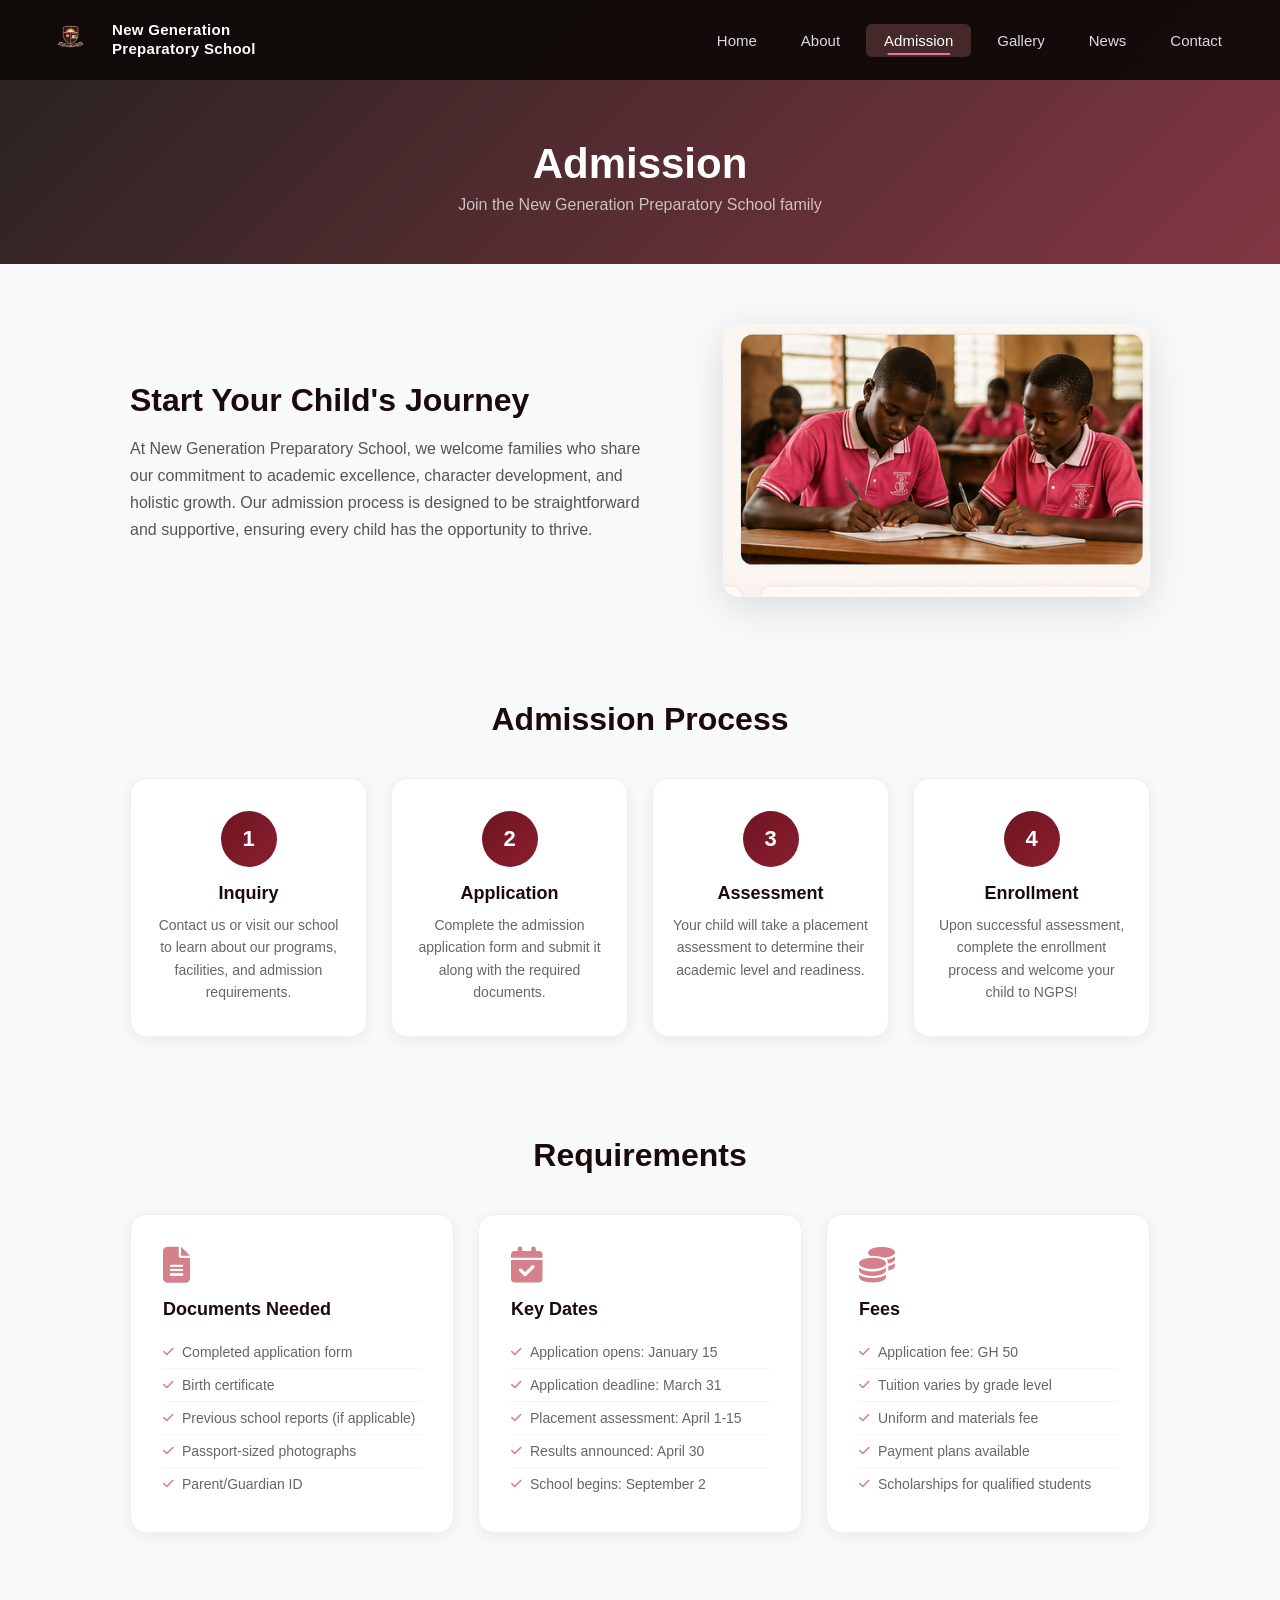
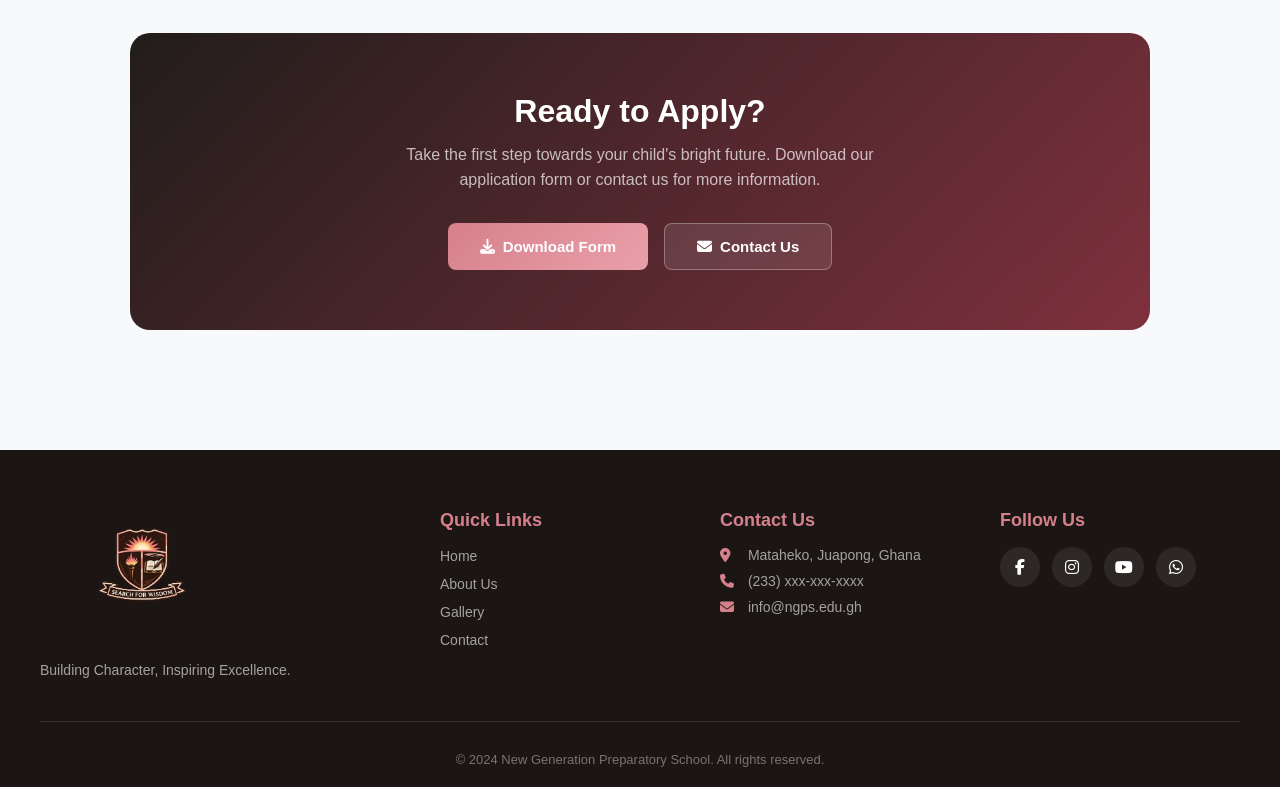
==== pages/admission.html @ af2453dd "Initial commit" ====
<!DOCTYPE html>
<html lang="en">
  <head>
    <meta charset="UTF-8" />
    <meta name="viewport" content="width=device-width, initial-scale=1.0" />
    <title>Admission - New Generation Preparatory School</title>
    <link
      rel="stylesheet"
      href="https://cdnjs.cloudflare.com/ajax/libs/font-awesome/6.5.0/css/all.min.css"
    />
    <link rel="stylesheet" href="../css/admission.css" />
  </head>
  <body>
    <header class="navbar">
      <div class="brand">
        <a href="../index.html">
          <img src="../images/download.png" alt="School logo" width="60" />
          <span class="brand-name">New Generation<br />Preparatory School</span>
        </a>
      </div>
      <button class="hamburger" aria-label="Toggle navigation">
        <i class="fa fa-bars"></i>
      </button>
      <nav class="nav-links" role="navigation">
        <a href="../index.html">Home</a>
        <a href="../pages/aboutPage.html">About</a>
        <a href="../pages/admission.html" class="active">Admission</a>
        <a href="../pages/gallery.html">Gallery</a>
        <a href="../pages/news.html">News</a>
        <a href="../pages/contact.html">Contact</a>
      </nav>
    </header>

    <main>
      <div class="page-hero">
        <h1>Admission</h1>
        <p>Join the New Generation Preparatory School family</p>
      </div>

      <div class="admission-content">
        <section class="intro-section">
          <div class="intro-text">
            <h2>Start Your Child's Journey</h2>
            <p>
              At New Generation Preparatory School, we welcome families who
              share our commitment to academic excellence, character
              development, and holistic growth. Our admission process is
              designed to be straightforward and supportive, ensuring every
              child has the opportunity to thrive.
            </p>
          </div>
          <div class="intro-image">
            <img
              src="../images/classroom_students.png"
              alt="Students at NGPS"
            />
          </div>
        </section>

        <section class="process-section">
          <h2>Admission Process</h2>
          <div class="process-steps">
            <div class="step">
              <div class="step-number">1</div>
              <h3>Inquiry</h3>
              <p>
                Contact us or visit our school to learn about our programs,
                facilities, and admission requirements.
              </p>
            </div>
            <div class="step">
              <div class="step-number">2</div>
              <h3>Application</h3>
              <p>
                Complete the admission application form and submit it along with
                the required documents.
              </p>
            </div>
            <div class="step">
              <div class="step-number">3</div>
              <h3>Assessment</h3>
              <p>
                Your child will take a placement assessment to determine their
                academic level and readiness.
              </p>
            </div>
            <div class="step">
              <div class="step-number">4</div>
              <h3>Enrollment</h3>
              <p>
                Upon successful assessment, complete the enrollment process and
                welcome your child to NGPS!
              </p>
            </div>
          </div>
        </section>

        <section class="requirements-section">
          <h2>Requirements</h2>
          <div class="requirements-grid">
            <div class="req-card">
              <i class="fa fa-file-lines"></i>
              <h3>Documents Needed</h3>
              <ul>
                <li>Completed application form</li>
                <li>Birth certificate</li>
                <li>Previous school reports (if applicable)</li>
                <li>Passport-sized photographs</li>
                <li>Parent/Guardian ID</li>
              </ul>
            </div>
            <div class="req-card">
              <i class="fa fa-calendar-check"></i>
              <h3>Key Dates</h3>
              <ul>
                <li>Application opens: January 15</li>
                <li>Application deadline: March 31</li>
                <li>Placement assessment: April 1-15</li>
                <li>Results announced: April 30</li>
                <li>School begins: September 2</li>
              </ul>
            </div>
            <div class="req-card">
              <i class="fa fa-coins"></i>
              <h3>Fees</h3>
              <ul>
                <li>Application fee: GH 50</li>
                <li>Tuition varies by grade level</li>
                <li>Uniform and materials fee</li>
                <li>Payment plans available</li>
                <li>Scholarships for qualified students</li>
              </ul>
            </div>
          </div>
        </section>

        <section class="cta-section">
          <div class="cta-box">
            <h2>Ready to Apply?</h2>
            <p>
              Take the first step towards your child's bright future. Download
              our application form or contact us for more information.
            </p>
            <div class="cta-buttons">
              <a href="#" class="btn-primary"
                ><i class="fa fa-download"></i> Download Form</a
              >
              <a href="../pages/contact.html" class="btn-secondary"
                ><i class="fa fa-envelope"></i> Contact Us</a
              >
            </div>
          </div>
        </section>
      </div>
    </main>

    <footer class="site-footer">
      <div class="footer-content">
        <div class="footer-brand">
          <img src="../images/download.png" alt="School logo" width="200" />
          <p class="footer-desc">Building Character, Inspiring Excellence.</p>
        </div>
        <div class="footer-links">
          <h3>Quick Links</h3>
          <ul>
            <li><a href="../index.html">Home</a></li>
            <li><a href="../pages/aboutPage.html">About Us</a></li>
            <li><a href="../pages/gallery.html">Gallery</a></li>
            <li><a href="../pages/contact.html">Contact</a></li>
          </ul>
        </div>
        <div class="footer-contact">
          <h3>Contact Us</h3>
          <ul>
            <li><i class="fa fa-location-dot"></i> Mataheko, Juapong, Ghana</li>
            <li><i class="fa fa-phone"></i> (233) xxx-xxx-xxxx</li>
            <li><i class="fa fa-envelope"></i> info@ngps.edu.gh</li>
          </ul>
        </div>
        <div class="footer-social">
          <h3>Follow Us</h3>
          <div class="social-icons">
            <a href="#"><i class="fab fa-facebook-f"></i></a>
            <a href="#"><i class="fab fa-instagram"></i></a>
            <a href="#"><i class="fab fa-youtube"></i></a>
            <a href="#"><i class="fab fa-whatsapp"></i></a>
          </div>
        </div>
      </div>
      <div class="footer-bottom">
        <p>
          &copy; 2024 New Generation Preparatory School. All rights reserved.
        </p>
      </div>
    </footer>

    <script src="../js/nav.js"></script>
  </body>
</html>
---- css/admission.css ----
* {
  margin: 0;
  padding: 0;
  box-sizing: border-box;
}

body {
  font-family: 'Segoe UI', Tahoma, Geneva, Verdana, sans-serif;
  min-height: 100vh;
  background-color: #f8f9fa;
  color: #333;
}

/* ===== HEADER / NAVBAR ===== */
header.navbar {
  background-color: rgba(15, 10, 8, 0.95);
  backdrop-filter: blur(10px);
  width: 100%;
  height: 80px;
  display: flex;
  align-items: center;
  justify-content: space-between;
  position: fixed;
  top: 0;
  z-index: 100;
  padding: 0 40px;
}

.brand {
  display: flex;
  align-items: center;
}

.brand a {
  display: flex;
  align-items: center;
  gap: 12px;
  text-decoration: none;
}

.brand img {
  display: block;
}

.brand-name {
  font-size: 15px;
  font-weight: 700;
  color: #fff;
  line-height: 1.25;
  letter-spacing: 0.3px;
}

nav.nav-links {
  display: flex;
  gap: 8px;
}

nav.nav-links a {
  text-decoration: none;
  color: rgba(255, 255, 255, 0.85);
  font-size: 15px;
  font-weight: 500;
  padding: 8px 18px;
  border-radius: 6px;
  transition: all 0.3s ease;
  position: relative;
}

nav.nav-links a:hover,
nav.nav-links a.active {
  color: #fff;
  background-color: rgba(214, 128, 140, 0.25);
}

nav.nav-links a::after {
  content: '';
  position: absolute;
  bottom: 2px;
  left: 50%;
  transform: translateX(-50%);
  width: 0;
  height: 2px;
  background-color: #d6808c;
  transition: width 0.3s ease;
  border-radius: 2px;
}

nav.nav-links a:hover::after,
nav.nav-links a.active::after {
  width: 60%;
}

.hamburger {
  display: none;
  background: none;
  border: 2px solid rgba(255, 255, 255, 0.5);
  border-radius: 8px;
  padding: 10px 14px;
  cursor: pointer;
  z-index: 110;
  transition: all 0.3s ease;
}

.hamburger:hover {
  border-color: #fff;
  background-color: rgba(255, 255, 255, 0.1);
}

.hamburger i {
  color: #fff;
  font-size: 22px;
}

/* ===== PAGE HERO ===== */
.page-hero {
  text-align: center;
  padding: 140px 40px 50px;
  background: linear-gradient(135deg, rgba(15, 10, 8, 0.9) 0%, rgba(110, 21, 35, 0.85) 100%);
  color: #fff;
}

.page-hero h1 {
  font-size: 42px;
  font-weight: 800;
  margin-bottom: 8px;
}

.page-hero p {
  font-size: 16px;
  color: rgba(255, 255, 255, 0.7);
}

/* ===== ADMISSION CONTENT ===== */
.admission-content {
  max-width: 1100px;
  margin: 0 auto;
  padding: 0 40px 80px;
}

/* Intro Section */
.intro-section {
  display: flex;
  align-items: center;
  gap: 60px;
  padding: 60px 0;
}

.intro-text {
  flex: 1;
}

.intro-text h2 {
  font-size: 32px;
  color: #1a0a0a;
  margin-bottom: 16px;
}

.intro-text h2 span {
  color: #d6808c;
}

.intro-text p {
  font-size: 16px;
  line-height: 1.7;
  color: #555;
}

.intro-image {
  flex: 0.8;
}

.intro-image img {
  width: 100%;
  max-width: 450px;
  border-radius: 16px;
  box-shadow: 0 10px 40px rgba(0, 0, 0, 0.12);
  object-fit: cover;
}

/* Process Section */
.process-section {
  padding: 40px 0 60px;
}

.process-section h2 {
  font-size: 32px;
  text-align: center;
  color: #1a0a0a;
  margin-bottom: 40px;
}

.process-steps {
  display: grid;
  grid-template-columns: repeat(4, 1fr);
  gap: 24px;
}

.step {
  text-align: center;
  padding: 32px 20px;
  background-color: #fff;
  border-radius: 16px;
  box-shadow: 0 4px 15px rgba(0, 0, 0, 0.06);
  border: 1px solid #f0f0f0;
  transition: all 0.3s ease;
  position: relative;
}

.step:hover {
  transform: translateY(-5px);
  box-shadow: 0 8px 25px rgba(0, 0, 0, 0.1);
  border-color: #d6808c;
}

.step-number {
  width: 56px;
  height: 56px;
  border-radius: 50%;
  background: linear-gradient(135deg, #6e1523, #8b1e2e);
  color: #fff;
  font-size: 22px;
  font-weight: 700;
  display: flex;
  align-items: center;
  justify-content: center;
  margin: 0 auto 16px;
}

.step h3 {
  font-size: 18px;
  color: #1a0a0a;
  margin-bottom: 10px;
}

.step p {
  font-size: 14px;
  color: #666;
  line-height: 1.6;
}

/* Requirements Section */
.requirements-section {
  padding: 40px 0 60px;
}

.requirements-section h2 {
  font-size: 32px;
  text-align: center;
  color: #1a0a0a;
  margin-bottom: 40px;
}

.requirements-grid {
  display: grid;
  grid-template-columns: repeat(3, 1fr);
  gap: 24px;
}

.req-card {
  background-color: #fff;
  padding: 32px;
  border-radius: 16px;
  box-shadow: 0 4px 15px rgba(0, 0, 0, 0.06);
  border: 1px solid #f0f0f0;
  transition: all 0.3s ease;
}

.req-card:hover {
  transform: translateY(-5px);
  box-shadow: 0 8px 25px rgba(0, 0, 0, 0.1);
  border-color: #d6808c;
}

.req-card i {
  font-size: 36px;
  color: #d6808c;
  margin-bottom: 16px;
}

.req-card h3 {
  font-size: 18px;
  color: #1a0a0a;
  margin-bottom: 16px;
}

.req-card ul {
  list-style: none;
  padding: 0;
}

.req-card ul li {
  font-size: 14px;
  color: #666;
  padding: 8px 0;
  border-bottom: 1px solid #f5f5f5;
  display: flex;
  align-items: center;
  gap: 8px;
}

.req-card ul li:last-child {
  border-bottom: none;
}

.req-card ul li::before {
  content: '\f00c';
  font-family: 'Font Awesome 6 Free';
  font-weight: 900;
  color: #d6808c;
  font-size: 12px;
}

/* CTA Section */
.cta-section {
  padding: 40px 0;
}

.cta-box {
  background: linear-gradient(135deg, rgba(15, 10, 8, 0.92), rgba(110, 21, 35, 0.88));
  border-radius: 20px;
  padding: 60px;
  text-align: center;
  color: #fff;
}

.cta-box h2 {
  font-size: 32px;
  margin-bottom: 12px;
}

.cta-box p {
  font-size: 16px;
  color: rgba(255, 255, 255, 0.7);
  max-width: 500px;
  margin: 0 auto 30px;
  line-height: 1.6;
}

.cta-buttons {
  display: flex;
  gap: 16px;
  justify-content: center;
  flex-wrap: wrap;
}

.btn-primary {
  padding: 14px 32px;
  background: linear-gradient(135deg, #d6808c, #e9a0aa);
  text-decoration: none;
  border-radius: 8px;
  color: #fff;
  font-weight: 600;
  font-size: 15px;
  transition: all 0.3s ease;
  display: inline-flex;
  align-items: center;
  gap: 8px;
}

.btn-primary:hover {
  transform: translateY(-2px);
  box-shadow: 0 6px 20px rgba(214, 128, 140, 0.5);
}

.btn-secondary {
  padding: 14px 32px;
  color: #fff;
  text-decoration: none;
  background-color: rgba(255, 255, 255, 0.1);
  border-radius: 8px;
  border: 1px solid rgba(255, 255, 255, 0.3);
  font-weight: 600;
  font-size: 15px;
  transition: all 0.3s ease;
  display: inline-flex;
  align-items: center;
  gap: 8px;
}

.btn-secondary:hover {
  background-color: rgba(255, 255, 255, 0.2);
  transform: translateY(-2px);
}

/* ===== FOOTER ===== */
.site-footer {
  background-color: rgba(15, 10, 8, 0.95);
  color: #fff;
  padding: 60px 40px 0;
}

.footer-content {
  display: grid;
  grid-template-columns: 1.5fr 1fr 1fr 1fr;
  gap: 40px;
  max-width: 1200px;
  margin: 0 auto;
  padding-bottom: 40px;
  border-bottom: 1px solid rgba(255, 255, 255, 0.1);
}

.footer-desc {
  color: rgba(255, 255, 255, 0.6);
  font-size: 14px;
  line-height: 1.6;
  margin-top: 12px;
}

.footer-links h3,
.footer-contact h3,
.footer-social h3 {
  font-size: 18px;
  margin-bottom: 16px;
  color: #d6808c;
}

.footer-links ul,
.footer-contact ul {
  list-style: none;
  padding: 0;
}

.footer-links ul li {
  margin-bottom: 10px;
}

.footer-links ul li a {
  color: rgba(255, 255, 255, 0.6);
  text-decoration: none;
  font-size: 14px;
  transition: color 0.3s ease;
}

.footer-links ul li a:hover {
  color: #d6808c;
}

.footer-contact ul li {
  color: rgba(255, 255, 255, 0.6);
  font-size: 14px;
  margin-bottom: 10px;
}

.footer-contact ul li i {
  color: #d6808c;
  margin-right: 8px;
  width: 16px;
}

.social-icons {
  display: flex;
  gap: 12px;
}

.social-icons a {
  width: 40px;
  height: 40px;
  border-radius: 50%;
  background-color: rgba(255, 255, 255, 0.08);
  display: flex;
  align-items: center;
  justify-content: center;
  color: #fff;
  text-decoration: none;
  font-size: 16px;
  transition: all 0.3s ease;
}

.social-icons a:hover {
  background-color: #d6808c;
  transform: translateY(-3px);
}

.footer-bottom {
  text-align: center;
  padding: 20px 0;
  margin-top: 10px;
}

.footer-bottom p {
  color: rgba(255, 255, 255, 0.4);
  font-size: 13px;
}

/* ===== MOBILE RESPONSIVE ===== */
@media (max-width: 900px) {
  .hamburger {
    display: block;
  }

  nav.nav-links {
    position: fixed;
    top: 0;
    right: -100%;
    width: 280px;
    height: 100vh;
    background-color: rgba(15, 10, 8, 0.97);
    backdrop-filter: blur(15px);
    flex-direction: column;
    padding: 100px 30px 40px;
    gap: 4px;
    transition: right 0.35s ease;
    z-index: 105;
    box-shadow: -5px 0 20px rgba(0, 0, 0, 0.3);
  }

  nav.nav-links a {
    padding: 12px 16px;
    font-size: 16px;
  }

  body.nav-open nav.nav-links {
    right: 0;
  }

  .brand-name {
    display: none;
  }

  .intro-section {
    flex-direction: column;
    gap: 40px;
  }

  .process-steps {
    grid-template-columns: repeat(2, 1fr);
  }

  .requirements-grid {
    grid-template-columns: 1fr;
    max-width: 400px;
    margin: 0 auto;
  }

  .cta-box {
    padding: 40px 30px;
  }

  .footer-content {
    grid-template-columns: 1fr;
    gap: 30px;
    text-align: center;
  }

  .social-icons {
    justify-content: center;
  }

  .site-footer {
    padding: 40px 20px 0;
  }
}

@media (max-width: 480px) {
  .process-steps {
    grid-template-columns: 1fr;
  }

  .page-hero h1 {
    font-size: 30px;
  }
}
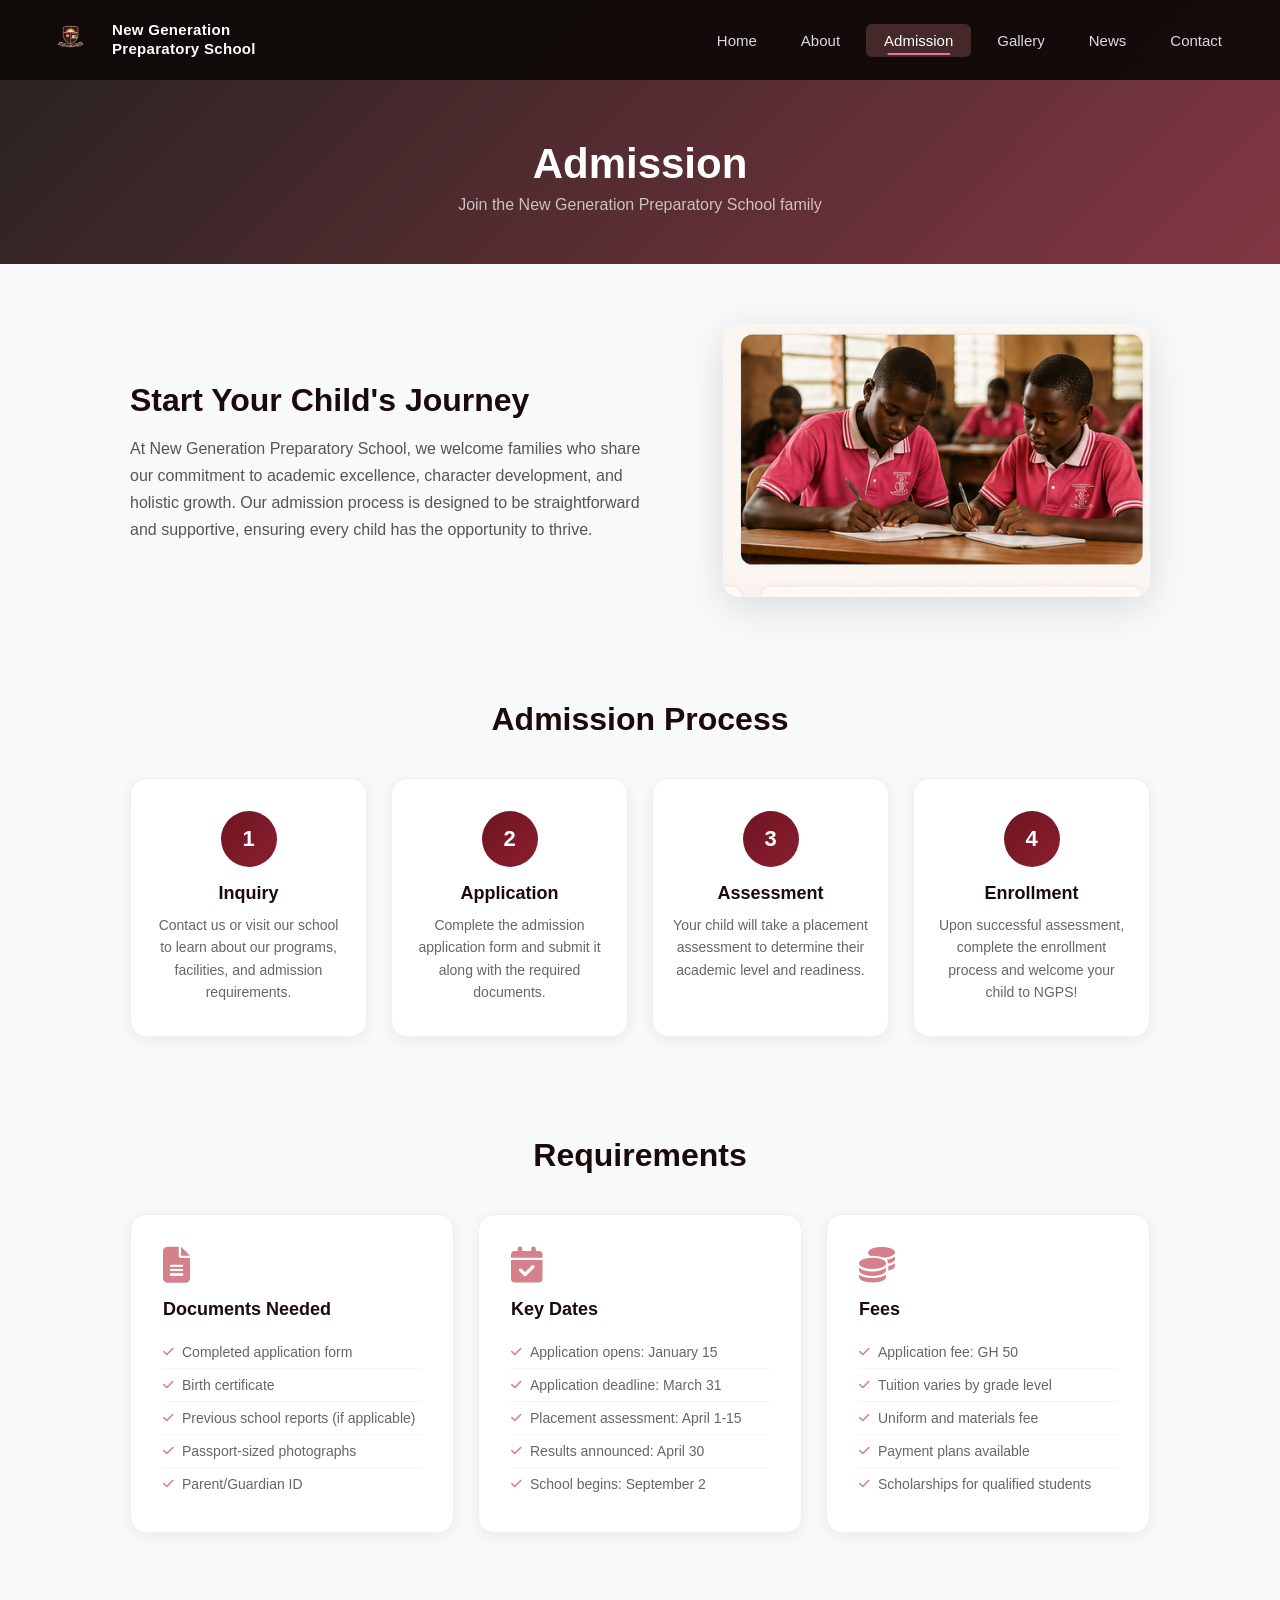
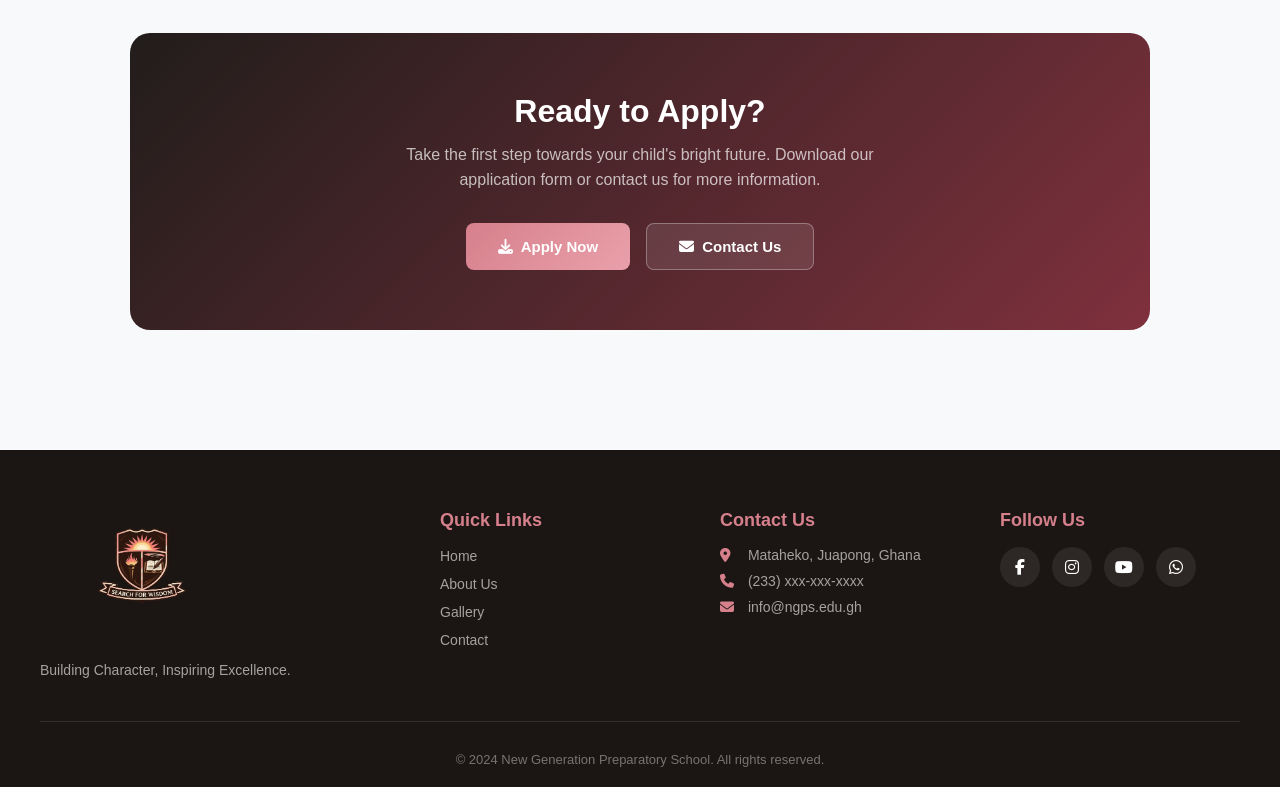
==== commit 4832c516: "Great changes" ====
--- a/pages/admission.html
+++ b/pages/admission.html
@@ -142,8 +142,8 @@
               our application form or contact us for more information.
             </p>
             <div class="cta-buttons">
-              <a href="#" class="btn-primary"
-                ><i class="fa fa-download"></i> Download Form</a
+              <a href="./form.html" class="btn-primary"
+                ><i class="fa fa-download"></i>Apply Now</a
               >
               <a href="../pages/contact.html" class="btn-secondary"
                 ><i class="fa fa-envelope"></i> Contact Us</a
